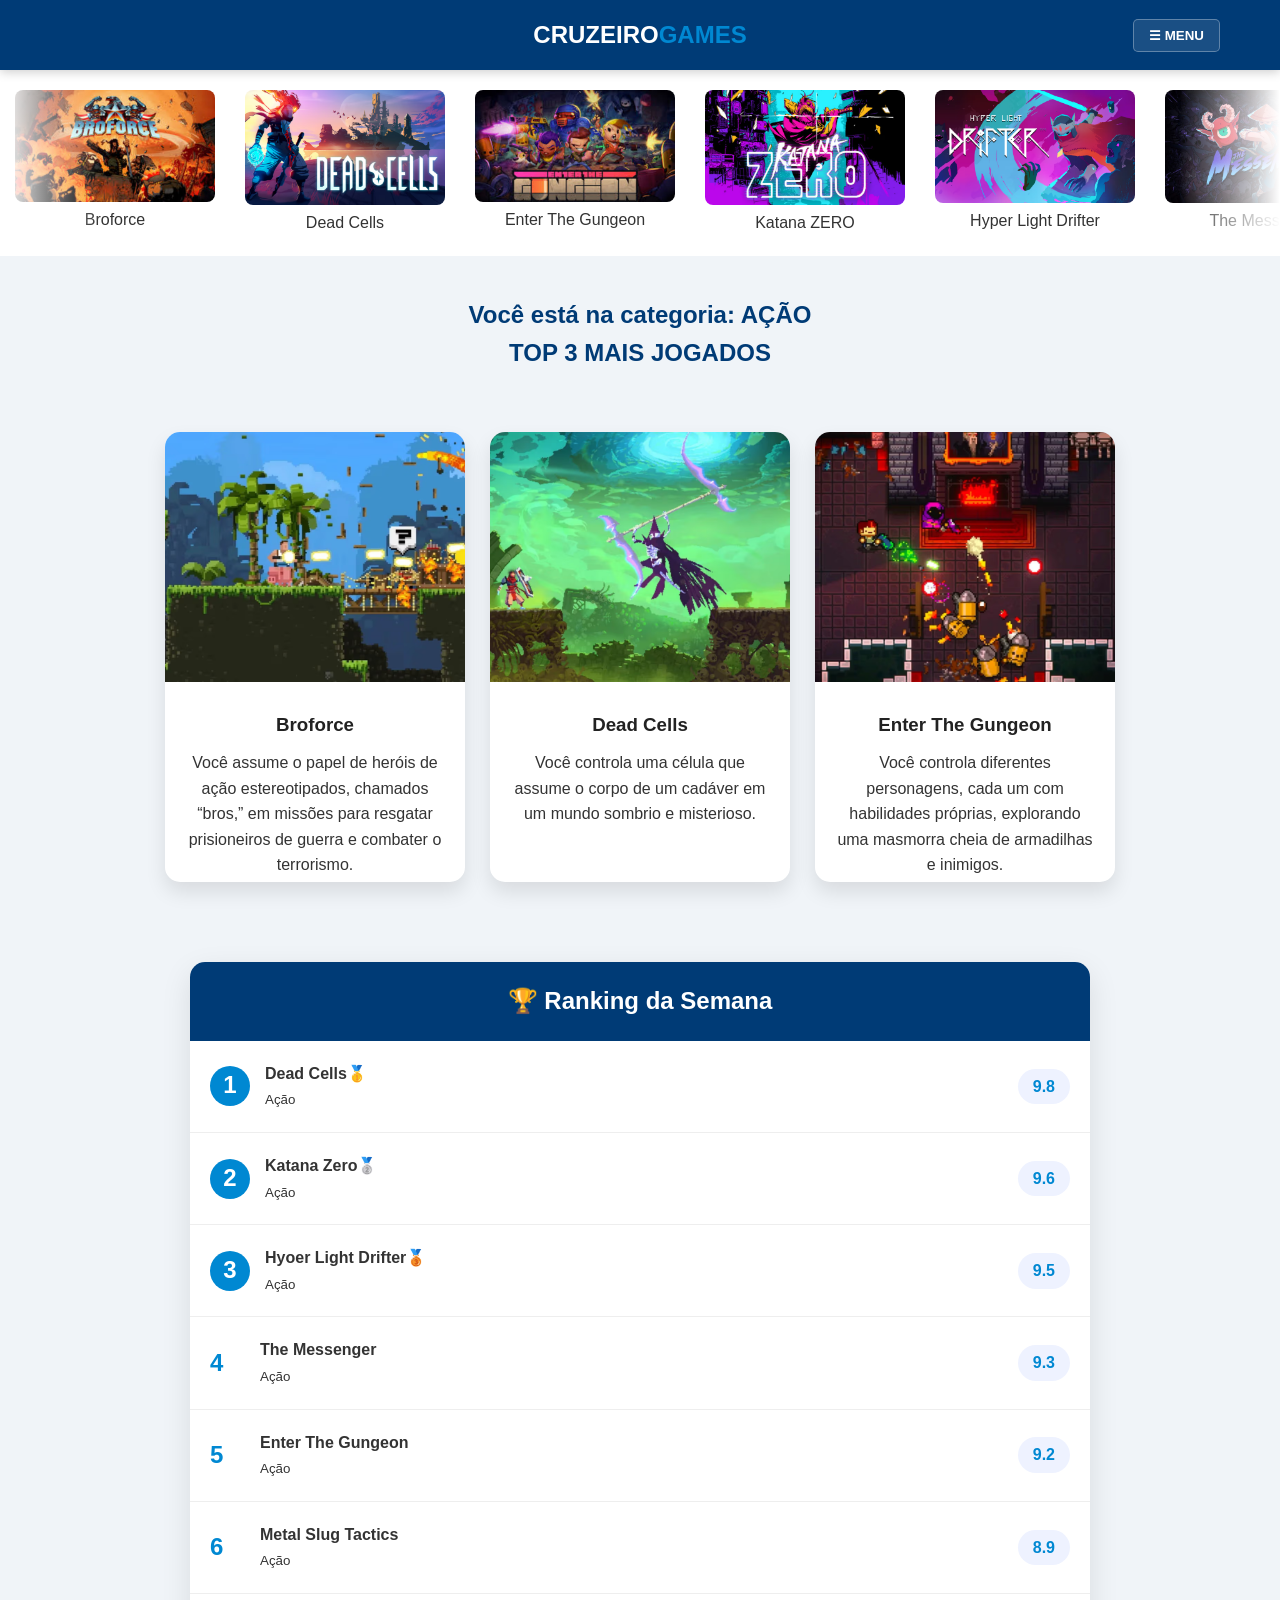
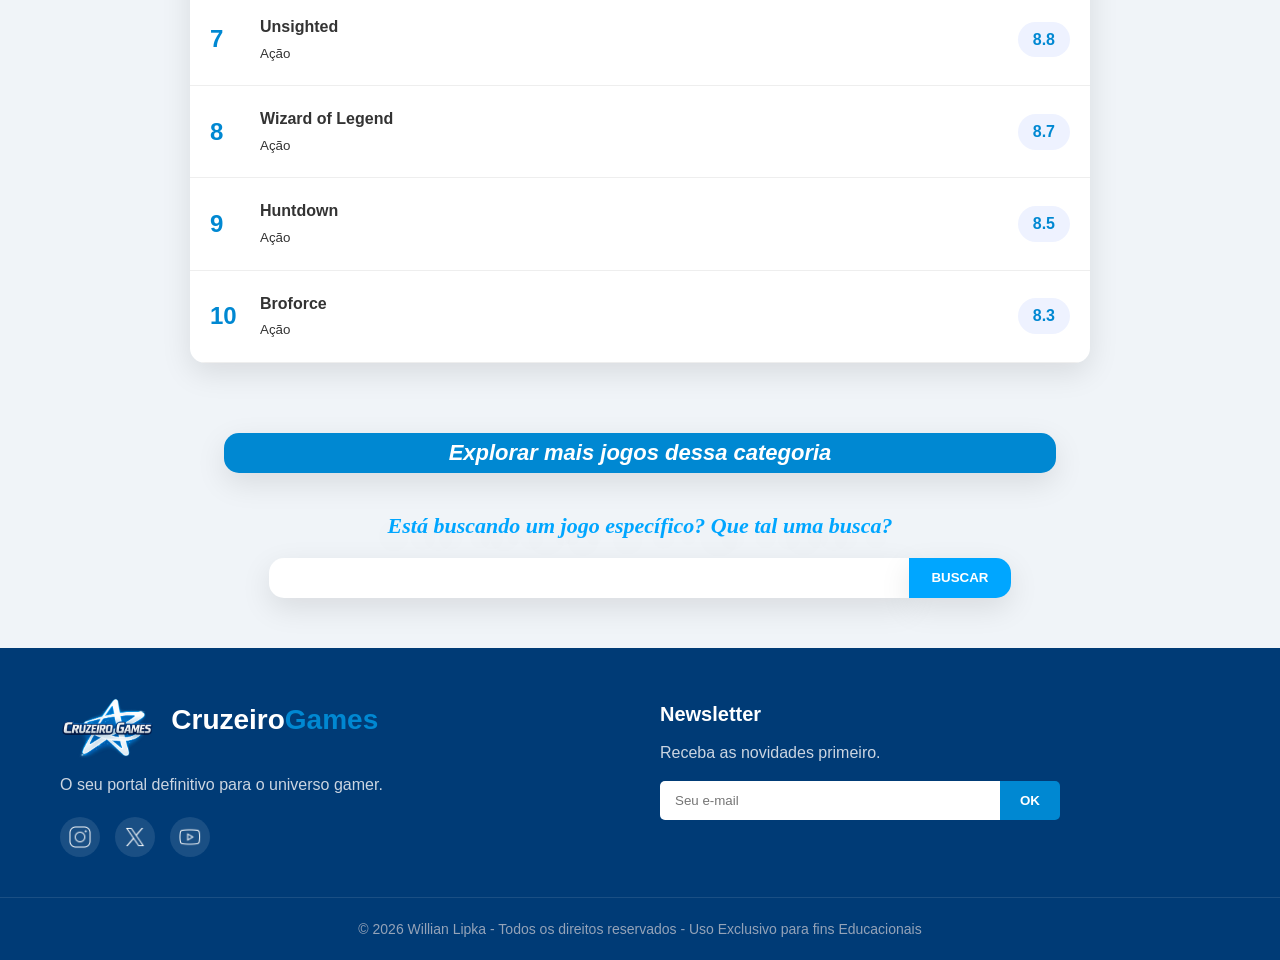
==== pages/landing1.html @ 65e189e6 "projeto repadronizado e reestruturado" ====
<!doctype html>
<html lang="pt-BR">
  <head>
    <meta charset="UTF-8" />
    <meta name="viewport" content="width=device-width, initial-scale=1.0" />
    <title>CruzeiroGames | Ação</title>
    <link rel="stylesheet" href="../styles/style.css" />
  </head>
  <body>
    <header class="main-header">
      <div class="header-container">
        <div class="header-left"></div>
        <div class="header-center">
          <div class="logo-text" onclick="home()">
            CRUZEIRO<span>GAMES</span>
          </div>
        </div>
        <div class="header-right">
          <div class="dropdown">
            <button class="dropbtn">☰ MENU</button>
            <div class="dropdown-content">
              <a href="#">👤 Meus Dados</a>
              <a href="#">🎧 Suporte</a>
              <hr />
              <a href="#" class="logout">🚪 Sair</a>
            </div>
          </div>
        </div>
      </div>
    </header>
    <main>
      <section class="ultimos_jogados">
        <div class="scroll-container">
          <div class="scroll-track">
            <div class="mini-card">
              <img src="../img/action/broforce_logo.avif" /><span
                >Broforce</span
              >
            </div>
            <div class="mini-card">
              <img src="../img/action/dead_cells.avif" /><span>Dead Cells</span>
            </div>
            <div class="mini-card">
              <img src="../img/action/gungeon.avif" /><span
                >Enter The Gungeon</span
              >
            </div>
            <div class="mini-card">
              <img src="../img/action/katana_zero.avif" /><span
                >Katana ZERO</span
              >
            </div>
            <div class="mini-card">
              <img src="../img/action/hyper_light_drifter.avif" /><span
                >Hyper Light Drifter</span
              >
            </div>
            <div class="mini-card">
              <img src="../img/action/The_messenger.avif" /><span
                >The Messenger</span
              >
            </div>
            <div class="mini-card">
              <img src="../img/action/metal-slug-tactics.avif" /><span
                >Metal Slug Tactics</span
              >
            </div>
            <div class="mini-card">
              <img src="../img/action/Wizard of Legend.avif" /><span
                >Wizard of Legend</span
              >
            </div>
            <div class="mini-card">
              <img src="../img/action/Huntdown.avif" /><span>Huntdown</span>
            </div>
            <div class="mini-card">
              <img src="../img/action/Unsighted.avif" /><span>Unsighted</span>
            </div>
          </div>
        </div>
      </section>
      <section class="hero-title">
        <h1>Você está na categoria: AÇÃO</h1>
        <h2>TOP 3 MAIS JOGADOS</h2>
      </section>

      <section class="top_3_container">
        <div class="card-flip-container">
          <div class="card-flip-inner">
            <div class="card-face card-front">
              <img
                src="../img/action/broforce.avif"
                alt="imagem do jogo Broforce"
              />
              <div class="card-info">
                <h3>Broforce</h3>
                <p>
                  Você assume o papel de heróis de ação estereotipados, chamados
                  “bros,” em missões para resgatar prisioneiros de guerra e
                  combater o terrorismo.
                </p>
              </div>
            </div>
            <div class="card-face card-back">
              <div class="metrics">
                <div class="metric-item">
                  <span class="metric-title">Acessos</span
                  ><strong>12.5k</strong>
                </div>
                <div class="metric-item">
                  <span class="metric-title">Nota</span
                  ><strong>8.3 <span class="star">★</span></strong>
                </div>
              </div>
              <button class="btn-play">JOGAR AGORA</button>
            </div>
          </div>
        </div>
        <div class="card-flip-container">
          <div class="card-flip-inner">
            <div class="card-face card-front">
              <img
                src="../img/action/dead_cells_dentro.avif"
                alt="imagem do jogo Dead Cells"
              />
              <div class="card-info">
                <h3>Dead Cells</h3>
                <p>
                  Você controla uma célula que assume o corpo de um cadáver em
                  um mundo sombrio e misterioso.
                </p>
              </div>
            </div>
            <div class="card-face card-back">
              <div class="metrics">
                <div class="metric-item">
                  <span class="metric-title">Acessos</span
                  ><strong>10.1k</strong>
                </div>
                <div class="metric-item">
                  <span class="metric-title">Nota</span
                  ><strong>9.8 <span class="star">★</span></strong>
                </div>
              </div>
              <button class="btn-play">JOGAR AGORA</button>
            </div>
          </div>
        </div>
        <div class="card-flip-container">
          <div class="card-flip-inner">
            <div class="card-face card-front">
              <img
                src="../img/action/enter_the_gungeon.avif"
                alt="imagem do jogo Enter The Gungeon"
              />
              <div class="card-info">
                <h3>Enter The Gungeon</h3>
                <p>
                  Você controla diferentes personagens, cada um com habilidades
                  próprias, explorando uma masmorra cheia de armadilhas e
                  inimigos.
                </p>
              </div>
            </div>
            <div class="card-face card-back">
              <div class="metrics">
                <div class="metric-item">
                  <span class="metric-title">Acessos</span
                  ><strong>13.6k</strong>
                </div>
                <div class="metric-item">
                  <span class="metric-title">Nota</span
                  ><strong>9.2 <span class="star">★</span></strong>
                </div>
              </div>
              <button class="btn-play">JOGAR AGORA</button>
            </div>
          </div>
        </div>
      </section>

      <section class="ranking-section">
        <div class="ranking-card">
          <div class="ranking-header">
            <h2>🏆 Ranking da Semana</h2>
          </div>
          <ul class="ranking-list">
            <li class="ranking-item">
              <span class="rank-number" id="one">1</span>
              <div class="item-info">
                <strong>Dead Cells🥇</strong><br /><small>Ação</small>
              </div>
              <div class="item-score">9.8</div>
            </li>
            <li class="ranking-item">
              <span class="rank-number" id="two">2</span>
              <div class="item-info">
                <strong>Katana Zero🥈</strong><br /><small>Ação</small>
              </div>
              <div class="item-score">9.6</div>
            </li>
            <li class="ranking-item">
              <span class="rank-number" id="three">3</span>
              <div class="item-info">
                <strong>Hyoer Light Drifter🥉</strong><br /><small>Ação</small>
              </div>
              <div class="item-score">9.5</div>
            </li>
            <li class="ranking-item">
              <span class="rank-number">4</span>
              <div class="item-info">
                <strong>The Messenger</strong><br /><small>Ação</small>
              </div>
              <div class="item-score">9.3</div>
            </li>
            <li class="ranking-item">
              <span class="rank-number">5</span>
              <div class="item-info">
                <strong>Enter The Gungeon</strong><br /><small>Ação</small>
              </div>
              <div class="item-score">9.2</div>
            </li>
            <li class="ranking-item">
              <span class="rank-number">6</span>
              <div class="item-info">
                <strong>Metal Slug Tactics</strong><br /><small>Ação</small>
              </div>
              <div class="item-score">8.9</div>
            </li>
            <li class="ranking-item">
              <span class="rank-number">7</span>
              <div class="item-info">
                <strong>Unsighted</strong><br /><small>Ação</small>
              </div>
              <div class="item-score">8.8</div>
            </li>
            <li class="ranking-item">
              <span class="rank-number">8</span>
              <div class="item-info">
                <strong>Wizard of Legend</strong><br /><small>Ação</small>
              </div>
              <div class="item-score">8.7</div>
            </li>
            <li class="ranking-item">
              <span class="rank-number">9</span>
              <div class="item-info">
                <strong>Huntdown</strong><br /><small>Ação</small>
              </div>
              <div class="item-score">8.5</div>
            </li>
            <li class="ranking-item">
              <span class="rank-number">10</span>
              <div class="item-info">
                <strong>Broforce</strong><br /><small>Ação</small>
              </div>
              <div class="item-score">8.3</div>
            </li>
          </ul>
        </div>
      </section>
      <section class="explore">
        <div class="explore-button">
          <button>Explorar mais jogos dessa categoria</button>
        </div>
        <div class="explore-search">
          <h3>Está buscando um jogo específico? Que tal uma busca?</h3>
          <div class="explore-input">
            <input type="text" />
            <button>BUSCAR</button>
          </div>
        </div>
      </section>
    </main>
    <footer class="main-footer">
      <div class="footer-container">
        <div class="footer-col branding">
          <div class="footer-logo-container">
            <img
              src="../img/general/logo.png"
              alt="Logo CruzeiroGames"
              class="footer-img"
            />
            <h2 class="footer-logo">Cruzeiro<span>Games</span></h2>
          </div>

          <p>O seu portal definitivo para o universo gamer.</p>

          <div class="social-links">
            <a href="#" class="social-icon"
              ><img src="../img/social/insta_logo.png" alt="instagram_logo"
            /></a>
            <a href="#" class="social-icon"
              ><img src="../img/social/X.png" alt="twitter logo"
            /></a>
            <a href="#" class="social-icon"
              ><img src="../img/social/youtube.png" alt="youtube logo"
            /></a>
          </div>
        </div>
        <div class="footer-col newsletter">
          <h4>Newsletter</h4>
          <p>Receba as novidades primeiro.</p>
          <form class="footer-form" id="newsletterForm">
            <input
              type="email"
              id="newsEmail"
              placeholder="Seu e-mail"
              required
            />
            <button type="submit">OK</button>
          </form>
        </div>
      </div>
      <div class="footer-bottom">
        <p>
          &copy; 2026 Willian Lipka - Todos os direitos reservados - Uso
          Exclusivo para fins Educacionais
        </p>
      </div>
    </footer>
    <script src="../scripts/index.js"></script>
  </body>
</html>
---- styles/style.css ----
/* Padronizar cores */
:root {
  --blue-dark: #003b76;
  --blue-light: #0088d2;
  --white: #ffffff;
}
/*resetar estilos*/
* {
  box-sizing: border-box;
  margin: 0;
  padding: 0;
}
/*config geral*/
body {
  font-family: "Segoe UI", Tahoma, Geneva, Verdana, sans-serif;
  background-color: #f0f4f8;
  color: #333;
  line-height: 1.6;
}

/* header */
.main-header {
  background-color: var(--blue-dark);
  color: white;
  padding: 1rem 0;
  position: sticky;
  top: 0;
  z-index: 1000;
  box-shadow: 0 2px 10px rgba(0, 0, 0, 0.2);
}
.header-container {
  max-width: 1200px;
  margin: 0 auto;
  display: flex;
  justify-content: space-between;
  align-items: center;
  padding: 0 20px;
}
.header-left,
.header-right {
  flex: 1;
}
.header-center {
  flex: 2;
  text-align: center;
}
.logo-text {
  font-size: 24px;
  font-weight: bold;
  text-transform: uppercase;
  cursor: pointer;
}
.logo-text span {
  color: var(--blue-light);
}

/* menu */
.header-right {
  display: flex;
  justify-content: flex-end;
}
.dropdown {
  position: relative;
  display: inline-block;
}
.dropbtn {
  background: rgba(255, 255, 255, 0.1);
  color: white;
  border: 1px solid rgba(255, 255, 255, 0.3);
  padding: 8px 15px;
  border-radius: 5px;
  cursor: pointer;
  font-weight: bold;
}
.dropdown-content {
  display: none;
  position: absolute;
  right: 0;
  background-color: white;
  min-width: 160px;
  box-shadow: 0 8px 16px rgba(0, 0, 0, 0.2);
  border-radius: 5px;
  z-index: 1100;
  margin-top: 5px;
  overflow: hidden;
}
.dropdown-content a {
  color: #333;
  padding: 12px 16px;
  text-decoration: none;
  display: block;
  font-size: 14px;
  border-bottom: 1px solid #eee;
}
.dropdown-content a:hover {
  background-color: #f1f1f1;
}
.dropdown:hover .dropdown-content {
  display: block;
}
.logout {
  color: #d32f2f !important;
  font-weight: bold;
}
/*barra deslizante jogos*/
.scroll-container {
  width: 100%;
  overflow: hidden;
  background: #fff;
  padding: 20px 0;
  white-space: nowrap;
  position: relative;
}

.scroll-container::before,
.scroll-container::after {
  content: "";
  position: absolute;
  top: 0;
  width: 100px;
  height: 100%;
  z-index: 2;
}
.scroll-container::before {
  left: 0;
  background: linear-gradient(to right, white, transparent);
}
.scroll-container::after {
  right: 0;
  background: linear-gradient(to left, white, transparent);
}

.scroll-track {
  display: flex;
  width: calc(250px * 10);
  animation: scroll 16s linear infinite;
}

.scroll-track:hover {
  animation-play-state: paused;
}

.mini-card {
  width: 200px;
  margin: 0 15px;
  text-align: center;
  flex-shrink: 0;
}

.mini-card img {
  width: 100%;
  border-radius: 8px;
  display: block;
  margin-bottom: 5px;
  cursor: pointer;
}

@keyframes scroll {
  0% {
    transform: translateX(0);
  }
  100% {
    transform: translateX(calc(-230px * 4.5));
  }
}

/* top3 */
.hero-title {
  text-align: center;
  padding: 40px 20px;
  color: var(--blue-dark);
}
.top_3_container {
  display: flex;
  justify-content: center;
  gap: 25px;
  flex-wrap: wrap;
  padding: 20px;
  max-width: 1200px;
  margin: 0 auto;
}

.card-flip-container {
  width: 300px;
  height: 450px;
  perspective: 1000px;
}
.card-flip-inner {
  position: relative;
  width: 100%;
  height: 100%;
  transition: transform 0.8s;
  transform-style: preserve-3d;
}
.card-flip-container:hover .card-flip-inner {
  transform: rotateY(180deg);
}

.card-face {
  position: absolute;
  width: 100%;
  height: 100%;
  backface-visibility: hidden;
  border-radius: 15px;
  overflow: hidden;
  background: white;
  box-shadow: 0 10px 20px rgba(0, 0, 0, 0.1);
}
.card-front img {
  width: 100%;
  height: 250px;
  object-fit: cover;
}
.card-info {
  padding: 20px;
  text-align: center;
}
.card-info h3 {
  margin-bottom: 10px;
  color: #222;
}

.card-back {
  transform: rotateY(180deg);
  background: #1a1a1a;
  color: white;
  display: flex;
  flex-direction: column;
  justify-content: center;
  align-items: center;
  padding: 20px;
}
.metrics {
  display: flex;
  justify-content: space-around;
  width: 100%;
  margin-bottom: 30px;
}
.metric-item {
  text-align: center;
}
.metric-title {
  display: block;
  font-size: 0.8rem;
  color: #888;
}
.btn-play {
  background: var(--blue-light);
  color: white;
  border: none;
  padding: 12px 30px;
  border-radius: 25px;
  font-weight: bold;
  cursor: pointer;
  transition: 0.3s;
}
.btn-play:hover {
  background: #0077b6;
  transform: scale(1.05);
}

/* top10 */
.ranking-section {
  padding: 60px 20px;
  display: flex;
  justify-content: center;
}
.ranking-card {
  background: white;
  width: 80%;
  max-width: 900px;
  border-radius: 15px;
  overflow: hidden;
  box-shadow: 0 10px 30px rgba(0, 0, 0, 0.1);
}
.ranking-header {
  background: var(--blue-dark);
  color: white;
  padding: 20px;
  text-align: center;
}
.ranking-list {
  list-style: none;
}
.ranking-item {
  display: flex;
  align-items: center;
  padding: 20px;
  border-bottom: 1px solid #eee;
}
.rank-number {
  font-size: 24px;
  font-weight: bold;
  width: 50px;
  color: var(--blue-light);
}
#one,
#two,
#three {
  display: flex;
  justify-content: center;
  background-color: var(--blue-light);
  border-radius: 50%;
  width: 40px;
  height: 40px;
  margin-right: 15px;
  transition: 0.3s;
  color: white;
}
.item-info {
  flex: 1;
}
.item-score {
  background: #eef2ff;
  color: var(--blue-light);
  padding: 5px 15px;
  border-radius: 20px;
  font-weight: bold;
}
/*botão explorar e pesquisar*/
.explore-button {
  margin-top: 10px;
  display: flex;
  justify-content: center;
}
.explore-button button {
  width: 65%;
  height: 40px;
  background-color: var(--blue-light);
  border-radius: 15px;
  overflow: hidden;
  border: none;
  color: var(--white);
  font-weight: bold;
  font-size: 22px;
  font-style: italic;
  cursor: pointer;
  box-shadow: 0 10px 30px rgba(0, 0, 0, 0.1);
}
.explore-button button:hover {
  background-color: #0077b6;
  transform: translateY(-3px);
}
.explore-search {
  margin-top: 35px;
}
.explore-search h3 {
  text-align: center;
  font-weight: bold;
  font-family: Georgia, "Times New Roman", Times, serif;
  font-style: italic;
  font-size: 22px;
  color: #00a6ff;
  text-shadow: 0 10px 30px rgba(0, 0, 0, 0.1);
}
.explore-input {
  margin-top: 15px;
  display: flex;
  justify-content: center;
  align-items: center;
}
.explore-input input {
  width: 50%;
  height: 40px;
  border: none;
  border-radius: 15px 0 0 15px;
  text-align: center;
  font-size: 15px;
  box-shadow: 0 10px 30px rgba(0, 0, 0, 0.1);
}
.explore-input button {
  width: 8%;
  height: 40px;
  border: none;
  border-radius: 0 15px 15px 0;
  background-color: #00a6ff;
  color: white;
  font-weight: bold;
  cursor: pointer;
  transition: 0.3s;
  box-shadow: 0 10px 30px rgba(0, 0, 0, 0.1);
}
.explore-input button:hover {
  background-color: var(--blue-light);
}

/*rodapé*/
.main-footer {
  background-color: #003b76; /* Fundo escuro para contrastar com os cards brancos */
  color: #ffffff;
  font-family: sans-serif;
  margin-top: 50px;
}

.footer-container {
  max-width: 1200px;
  margin: 0 auto;
  display: flex;
  justify-content: space-between;
  flex-wrap: wrap;
  padding: 0 20px;
  gap: 40px;
}

.footer-col {
  flex: 1;
  min-width: 250px;
}

.footer-logo {
  font-size: 28px;
  margin-bottom: 15px;
}

.footer-logo span {
  color: #00a6ff;
}
.star {
  color: #ffec00;
}

.main-footer {
  background-color: var(--blue-dark);
  color: white;
  padding: 50px 0 20px;
  margin-top: 50px;
}

.footer-container {
  max-width: 1200px;
  margin: 0 auto;
  display: flex;
  justify-content: space-between;
  align-items: flex-start;
  flex-wrap: wrap;
  gap: 40px;
  padding: 0 20px;
}

.footer-col {
  flex: 1;
  min-width: 250px;
}

.footer-logo-container {
  display: flex;
  align-items: center;
  gap: 15px;
  margin-bottom: 15px;
}

.footer-img {
  height: 60px;
  width: auto;
}

.footer-logo span {
  color: var(--blue-light);
}

.branding p {
  color: #cbd5e1;
  line-height: 1.5;
  margin-bottom: 20px;
}

.social-links {
  display: flex;
  gap: 15px;
}

.social-icon {
  display: flex;
  justify-content: center;
  align-items: center;
  width: 40px;
  height: 40px;
  background-color: rgba(255, 255, 255, 0.1);
  color: white;
  text-decoration: none;
  border-radius: 50%;
  font-size: 14px;
  font-weight: bold;
  transition: 0.3s;
}

.social-icon:hover {
  background-color: var(--blue-light);
  transform: translateY(-3px);
}
.social-icon img {
  width: 24px;
}

.newsletter h4 {
  font-size: 20px;
  margin-bottom: 10px;
}
.newsletter p {
  color: #cbd5e1;
  margin-bottom: 15px;
}

.footer-form {
  display: flex;
  width: 100%;
  max-width: 400px;
}

.footer-form input {
  flex: 1;
  padding: 12px 15px;
  border: none;
  border-radius: 5px 0 0 5px;
  outline: none;
}

.footer-form button {
  padding: 12px 20px;
  background-color: var(--blue-light);
  color: white;
  border: none;
  border-radius: 0 5px 5px 0;
  font-weight: bold;
  cursor: pointer;
  transition: 0.3s;
}

.footer-form button:hover {
  background-color: #0077b6;
}

.footer-bottom {
  text-align: center;
  padding-top: 20px;
  margin-top: 40px;
  border-top: 1px solid rgba(255, 255, 255, 0.1);
  color: #94a3b8;
  font-size: 14px;
}
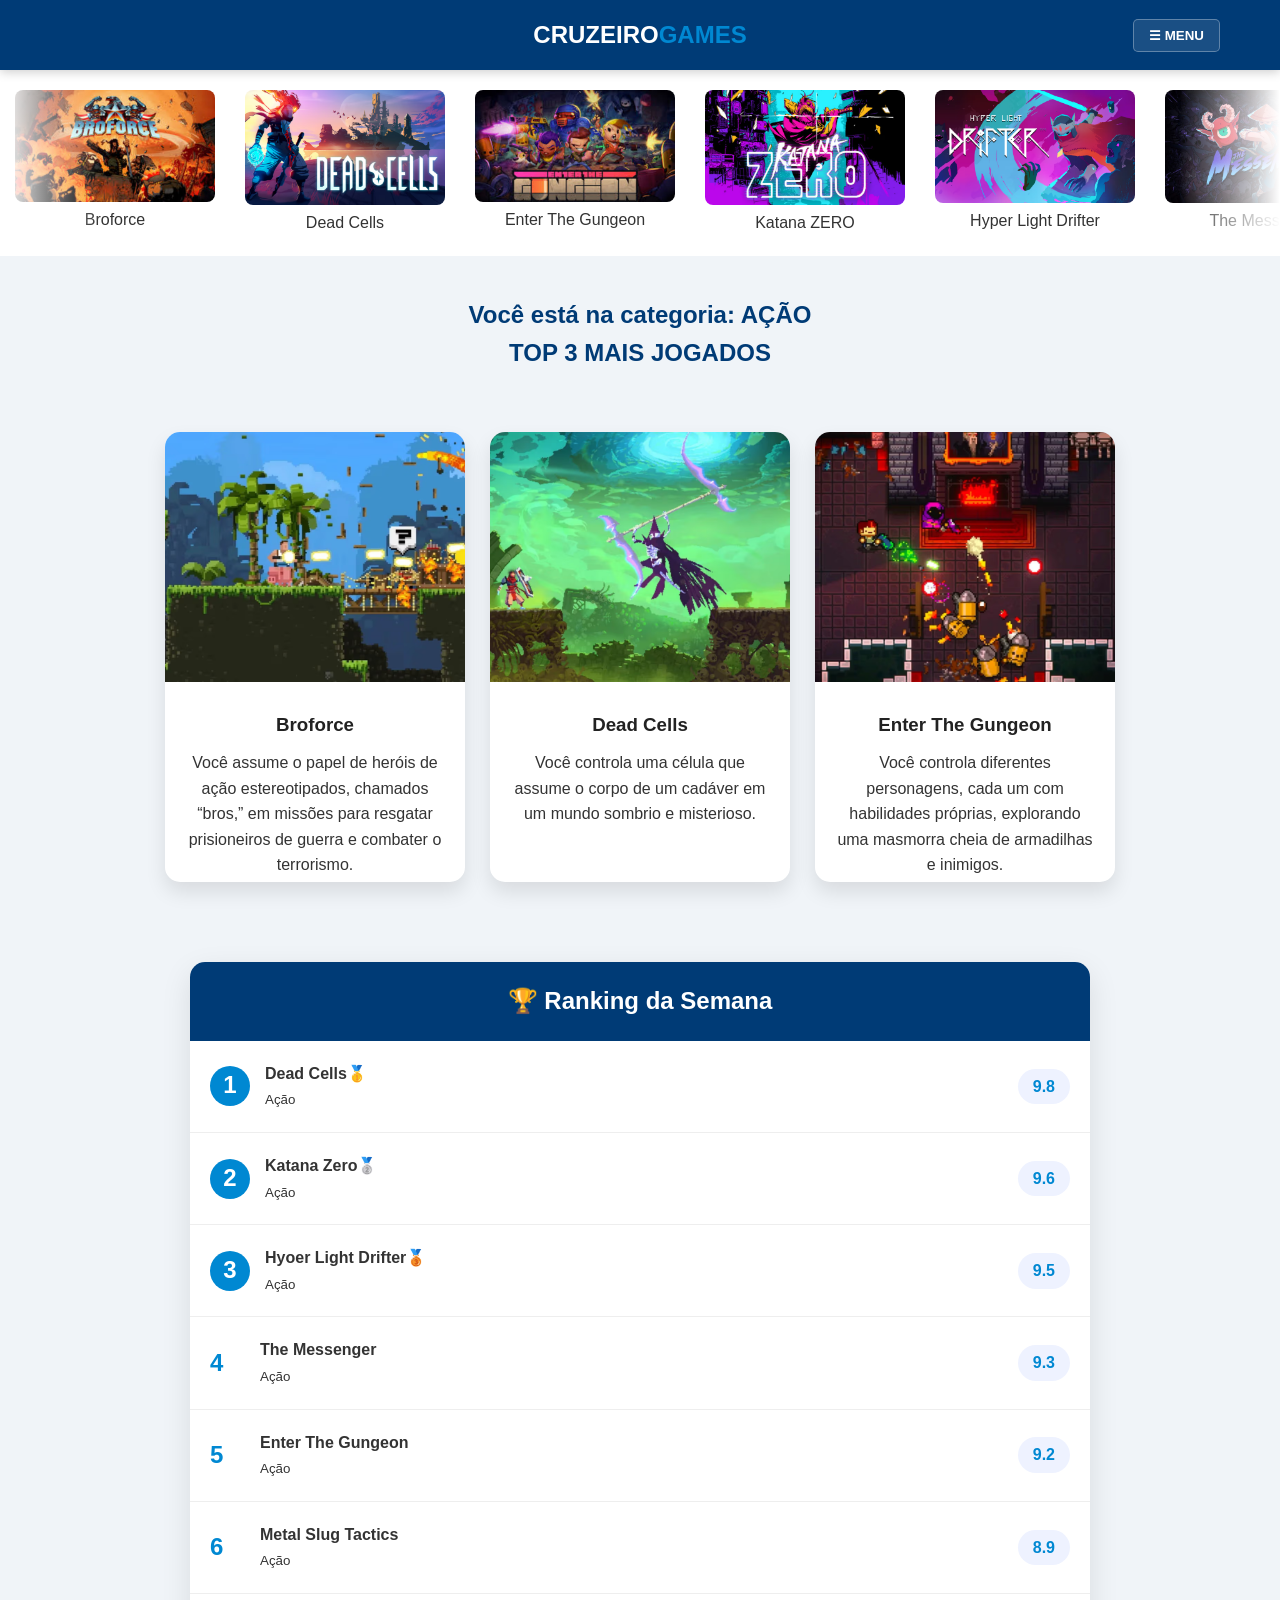
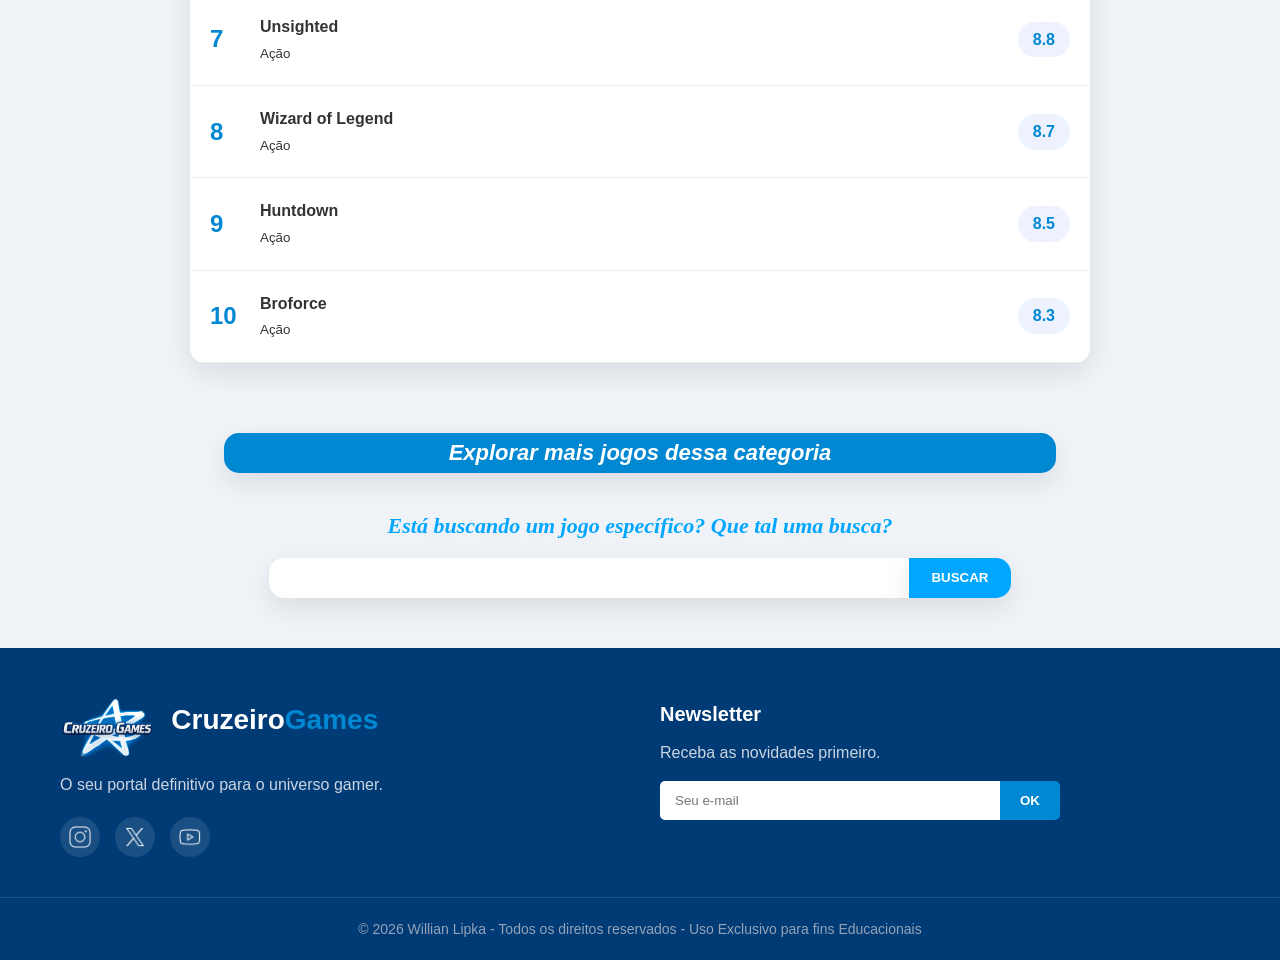
==== commit 7e55f395: "imagens comprimidas" ====
--- a/pages/landing1.html
+++ b/pages/landing1.html
@@ -276,7 +276,7 @@
         <div class="footer-col branding">
           <div class="footer-logo-container">
             <img
-              src="../img/general/logo.png"
+              src="../img/general/logo.avif"
               alt="Logo CruzeiroGames"
               class="footer-img"
             />
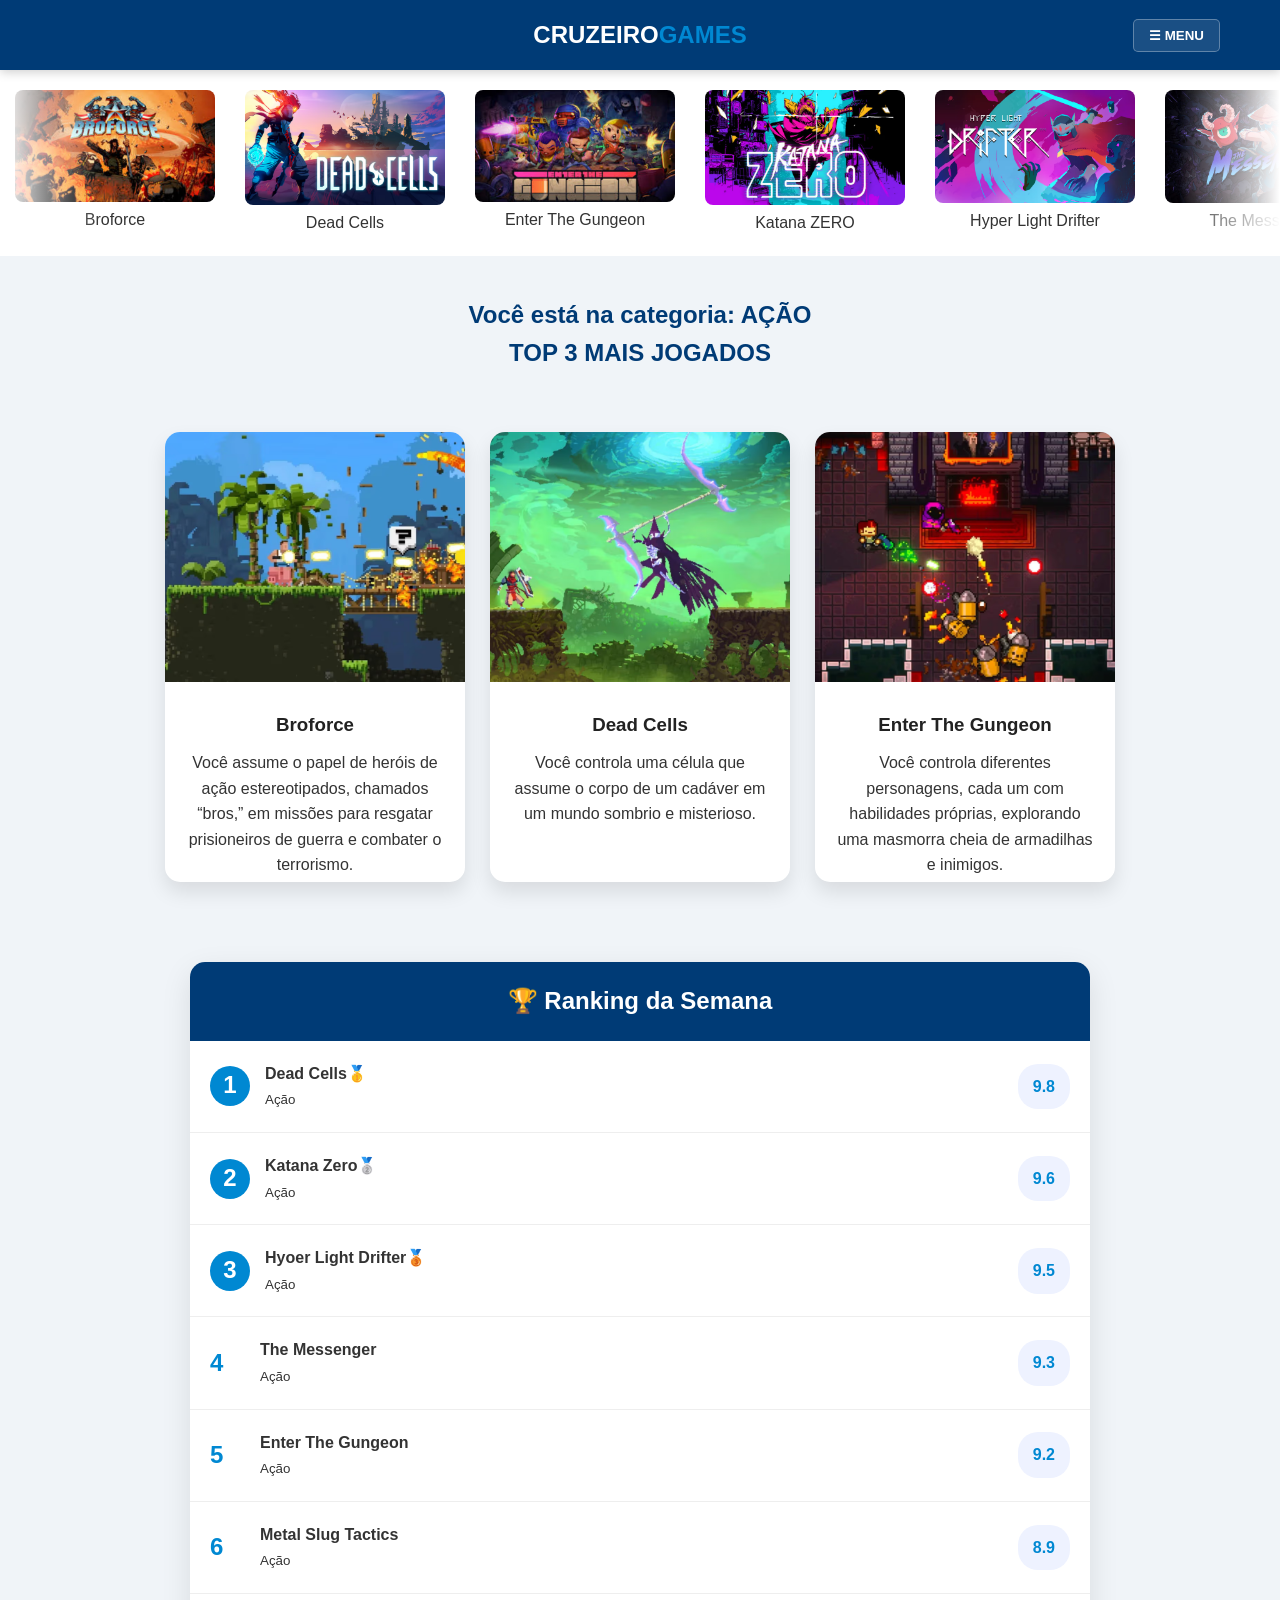
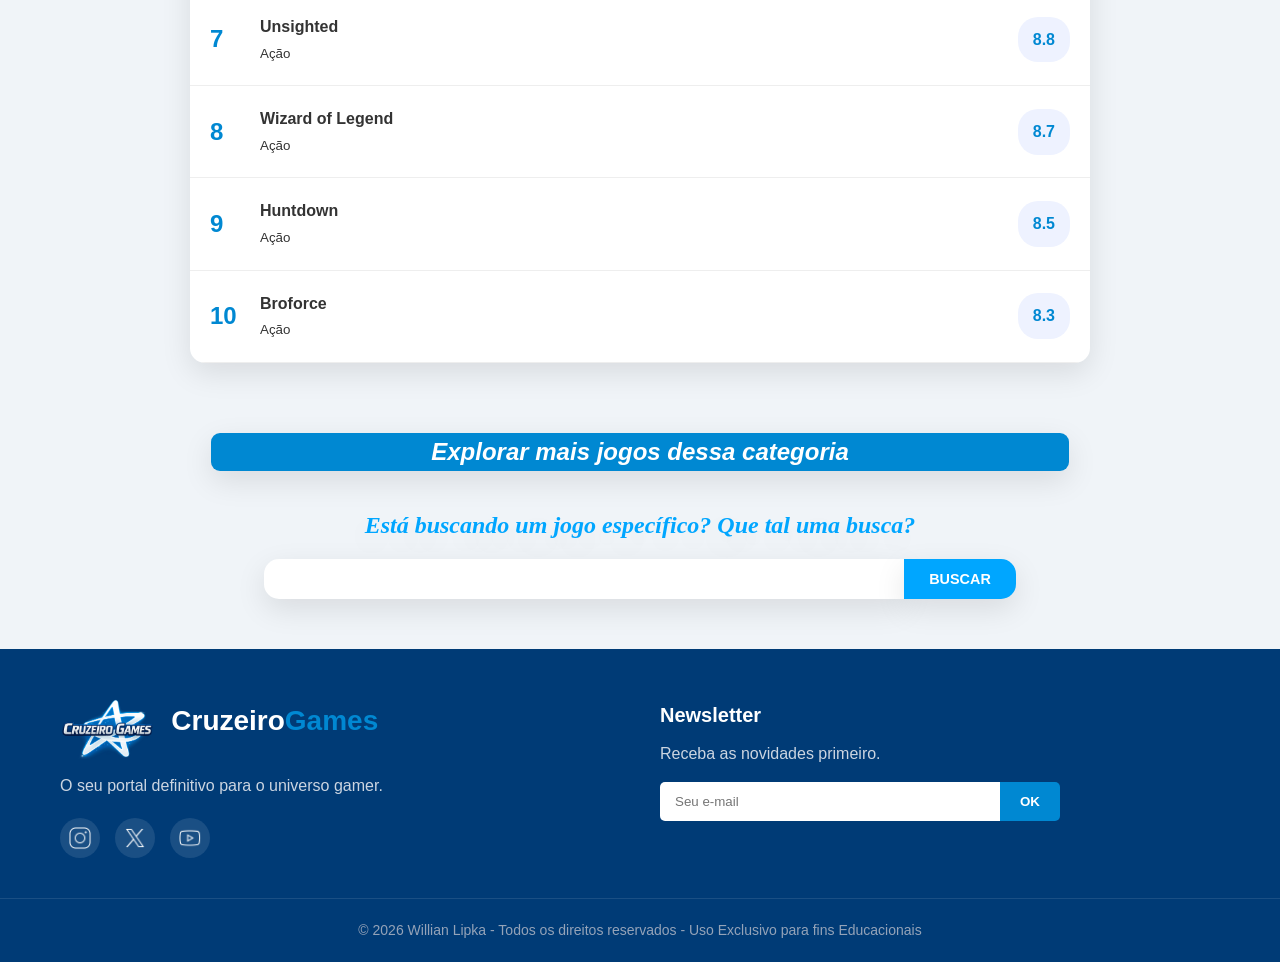
==== commit bcd34a6d: "adicionado botão play a lista ranking" ====
--- a/pages/landing1.html
+++ b/pages/landing1.html
@@ -191,6 +191,7 @@
                 <strong>Dead Cells🥇</strong><br /><small>Ação</small>
               </div>
               <div class="item-score">9.8</div>
+              <button class="play-btn">JOGAR AGORA</button>
             </li>
             <li class="ranking-item">
               <span class="rank-number" id="two">2</span>
@@ -198,6 +199,7 @@
                 <strong>Katana Zero🥈</strong><br /><small>Ação</small>
               </div>
               <div class="item-score">9.6</div>
+              <button class="play-btn">JOGAR AGORA</button>
             </li>
             <li class="ranking-item">
               <span class="rank-number" id="three">3</span>
@@ -205,6 +207,7 @@
                 <strong>Hyoer Light Drifter🥉</strong><br /><small>Ação</small>
               </div>
               <div class="item-score">9.5</div>
+              <button class="play-btn">JOGAR AGORA</button>
             </li>
             <li class="ranking-item">
               <span class="rank-number">4</span>
@@ -212,6 +215,7 @@
                 <strong>The Messenger</strong><br /><small>Ação</small>
               </div>
               <div class="item-score">9.3</div>
+              <button class="play-btn">JOGAR AGORA</button>
             </li>
             <li class="ranking-item">
               <span class="rank-number">5</span>
@@ -219,6 +223,7 @@
                 <strong>Enter The Gungeon</strong><br /><small>Ação</small>
               </div>
               <div class="item-score">9.2</div>
+              <button class="play-btn">JOGAR AGORA</button>
             </li>
             <li class="ranking-item">
               <span class="rank-number">6</span>
@@ -226,6 +231,7 @@
                 <strong>Metal Slug Tactics</strong><br /><small>Ação</small>
               </div>
               <div class="item-score">8.9</div>
+              <button class="play-btn">JOGAR AGORA</button>
             </li>
             <li class="ranking-item">
               <span class="rank-number">7</span>
@@ -233,6 +239,7 @@
                 <strong>Unsighted</strong><br /><small>Ação</small>
               </div>
               <div class="item-score">8.8</div>
+              <button class="play-btn">JOGAR AGORA</button>
             </li>
             <li class="ranking-item">
               <span class="rank-number">8</span>
@@ -240,6 +247,7 @@
                 <strong>Wizard of Legend</strong><br /><small>Ação</small>
               </div>
               <div class="item-score">8.7</div>
+              <button class="play-btn">JOGAR AGORA</button>
             </li>
             <li class="ranking-item">
               <span class="rank-number">9</span>
@@ -247,6 +255,7 @@
                 <strong>Huntdown</strong><br /><small>Ação</small>
               </div>
               <div class="item-score">8.5</div>
+              <button class="play-btn">JOGAR AGORA</button>
             </li>
             <li class="ranking-item">
               <span class="rank-number">10</span>
@@ -254,6 +263,7 @@
                 <strong>Broforce</strong><br /><small>Ação</small>
               </div>
               <div class="item-score">8.3</div>
+              <button class="play-btn">JOGAR AGORA</button>
             </li>
           </ul>
         </div>
--- a/styles/style.css
+++ b/styles/style.css
@@ -284,6 +284,7 @@
 }
 .ranking-item {
   display: flex;
+  position: relative;
   align-items: center;
   padding: 20px;
   border-bottom: 1px solid #eee;
@@ -313,9 +314,41 @@
 .item-score {
   background: #eef2ff;
   color: var(--blue-light);
-  padding: 5px 15px;
+  padding: 10px 15px;
   border-radius: 20px;
   font-weight: bold;
+}
+.play-btn {
+  display: none;
+  border: none;
+  border-radius: 10px;
+  padding: 10px 30px;
+  color: var(--white);
+  background-color: var(--blue-light);
+  cursor: pointer;
+  font-weight: bold;
+  box-shadow: 0 10px 30px rgba(0, 0, 0, 0.1);
+}
+.play-btn:hover {
+  background-color: var(--blue-dark);
+  transform: scale(1.05);
+  box-shadow: 0 5px 9px rgba(255, 255, 255, 0.7);
+  transition: 0.3s;
+}
+.ranking-item:hover {
+  background-color: #686868;
+  color: var(--white);
+  box-shadow: 0 10px 30px rgba(255, 0, 0, 0.9);
+  transition: 0.2s;
+}
+.ranking-item:hover .item-score {
+  display: none;
+}
+.ranking-item:hover .rank-number {
+  color: white;
+}
+.ranking-item:hover .play-btn {
+  display: inline-block;
 }
 /*botão explorar e pesquisar*/
 .explore-button {
@@ -324,15 +357,15 @@
   justify-content: center;
 }
 .explore-button button {
-  width: 65%;
-  height: 40px;
+  width: 67%;
+  padding: 5px;
   background-color: var(--blue-light);
-  border-radius: 15px;
+  border-radius: 9px;
   overflow: hidden;
   border: none;
   color: var(--white);
   font-weight: bold;
-  font-size: 22px;
+  font-size: 1.5rem;
   font-style: italic;
   cursor: pointer;
   box-shadow: 0 10px 30px rgba(0, 0, 0, 0.1);
@@ -340,6 +373,7 @@
 .explore-button button:hover {
   background-color: #0077b6;
   transform: translateY(-3px);
+  transition: 0.3s;
 }
 .explore-search {
   margin-top: 35px;
@@ -349,7 +383,7 @@
   font-weight: bold;
   font-family: Georgia, "Times New Roman", Times, serif;
   font-style: italic;
-  font-size: 22px;
+  font-size: 1.5rem;
   color: #00a6ff;
   text-shadow: 0 10px 30px rgba(0, 0, 0, 0.1);
 }
@@ -369,13 +403,14 @@
   box-shadow: 0 10px 30px rgba(0, 0, 0, 0.1);
 }
 .explore-input button {
-  width: 8%;
   height: 40px;
+  padding: 2px 25px;
   border: none;
   border-radius: 0 15px 15px 0;
   background-color: #00a6ff;
   color: white;
   font-weight: bold;
+  font-size: 0.9rem;
   cursor: pointer;
   transition: 0.3s;
   box-shadow: 0 10px 30px rgba(0, 0, 0, 0.1);
